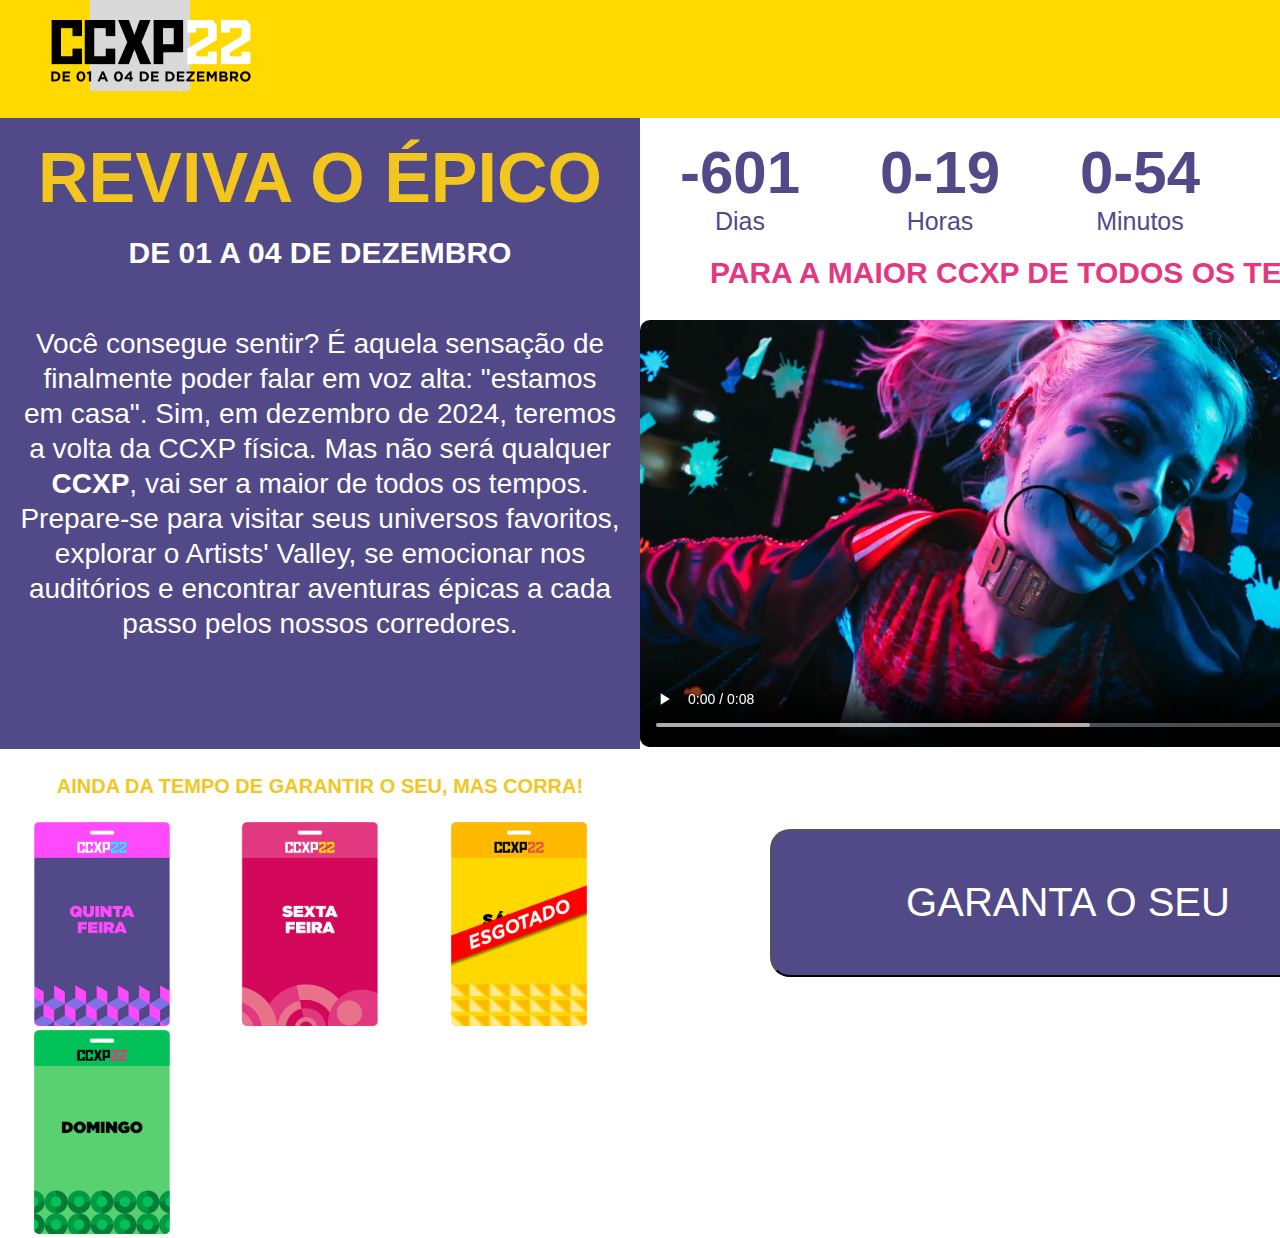
==== 12_DesafioCCXP/index.html @ a0d524b6 "Inclusao desafio LP CCXP" ====
<!DOCTYPE html>
<html lang="PT-BR">
<head>
    <meta charset="UTF-8">
    <meta http-equiv="X-UA-Compatible" content="IE=edge">
    <meta name="viewport" content="width=device-width, initial-scale=1.0">
    <link rel="stylesheet" href="style.css">
    <title>CCXP24</title>
</head>
<body>

   <!-- FAIXA TOPO -->
 <div id="faixa_topo">
    <div id="logo-topo1">
     <img src=img-logo1.svg border=0>
       </div>
   <div id="logo-topo2">
     <img src=img-logo2.svg>
       </div>
 </div>

   <!-- SECAO VIDEO -->
 <div id="secaovideo">
   <div id="secaotextovideo">
  <h1 id="txt-vd1">REVIVA O ÉPICO</h1><br>
   <h2 id="txt-vd2">DE 01 A 04 DE DEZEMBRO</h2><br><br>
  
   <p id="txt-vd3">
    Você consegue sentir? É aquela sensação de <br>
    finalmente poder falar em voz alta: "estamos <br>
    em casa". Sim, em dezembro de 2024, teremos <br>
    a volta da CCXP física. Mas não será qualquer <br>
    <b>CCXP</b>, vai ser a maior de todos os tempos. <br>
    Prepare-se para visitar seus universos favoritos, <br>
    explorar o Artists' Valley, se emocionar nos <br>
    auditórios e encontrar aventuras épicas a cada <br>
    passo pelos nossos corredores. <br><br>
   </p>
   </div>
    <div id="blocovideo">
     <div class="timer">
      <div>
        <h1 id="dia"> 00 </h1>
        <p class="subtxt"> Dias </p>
      </div>
      <div>
       <h1 id="hora"> 00 </h1>
       <p class="subtxt"> Horas </p>
     </div>
     <div>
      <h1 id="minuto"> 00 </h1>
      <p class="subtxt"> Minutos </p>
    </div>
    <div>
     <h1 id="segundo"> 00 </h1>
     <p class="subtxt"> Segundos </p>
     </div>
   </div>
     <h3 id="txt-counter">PARA A MAIOR CCXP DE TODOS OS TEMPOS</h3>
      
  <video id="video" controls loop><source src="Arlequina.mp4" type="video/mp4"></video>
  <br>
      </div>
       </div>
 </div>
 
  <!-- RODAPE -->
 <div id="rodape">
  <div>
  <h2 id="txt-rodape">AINDA DA TEMPO DE GARANTIR O SEU, MAS CORRA!</h2> <br>
   <div id="img_diasemana">
    <img src="qui.svg" class="img">
    <img src="sex.svg" class="img">
    <img src="sab.svg" class="img">
    <img src="dom.svg" class="img">
    <br>
   </div>
  </div>  
   <button> GARANTA O SEU </button>
 </div>

 <script src="index.js"></script>
</body>
</html>
---- 12_DesafioCCXP/style.css ----
*{
 margin: 0;
 font-family: Verdana, Geneva, Tahoma, sans-serif;
}

#faixa_topo{
 background-color: #FFD900;
 height: 118px;

}

#logo-topo1{
 position:relative;
 top:0px; 
 left:90px;
}

 #logo-topo2{
 position:absolute;
 top:20px;
 left:50px;
}

#secaovideo{
 display: grid;
 grid-template-columns: 50% auto;
}

#txt-vd1{
 color: #F3C61F;
 font-size: 70px;
 width: 678;

 text-align: center;
 margin-top: 20px;
}

#txt-vd2{
 color: #ffffff;
 text-align: center;
 font-size: 30px;
}

#txt-vd3{
 color: #ffffff;
 text-align: center;
 font-size: 28px;
 margin-top: 20px;
 line-height: 35px;
 
}

#secaotextovideo{
  background-color: #514988;
}

#blocovideo {
 text-align: center;
 font-size: 10px;
}

#video{
 width: 800px;
 border-radius: 10px;
 margin-top: 30px;
 
 
}

#rodape{
 display: grid;
 grid-template-columns: 50% auto;
}

#txt-rodape{
 color: #F3C61F;
 text-align: center;
 font-size: 20px;
 margin-top: 20px;
 line-height: 35px;
}

button:hover {
    background: #3d357a;
    cursor:pointer;
    color: #F3C61F;
    box-shadow: 0px 5px 15px black;
}

button{
 background: #514988;
 width: 596px;
 height: 148px;
 margin-top: 80px;
 margin-left: 130px;
 border-radius: 20px;
 opacity: 0px;
 font-size: 40px;
 color: #ffffff;
}

.timer{
 display: grid;
 grid-auto-flow: column;
 margin-top: 20px;
 font-size: 30px;
 color: #514988;
}
.subtxt{
  font-size: 25px;
}

#txt-counter{
 margin-top: 20px;
 font-size: 30px;
 color: #E33881;
 text-transform: uppercase;
}
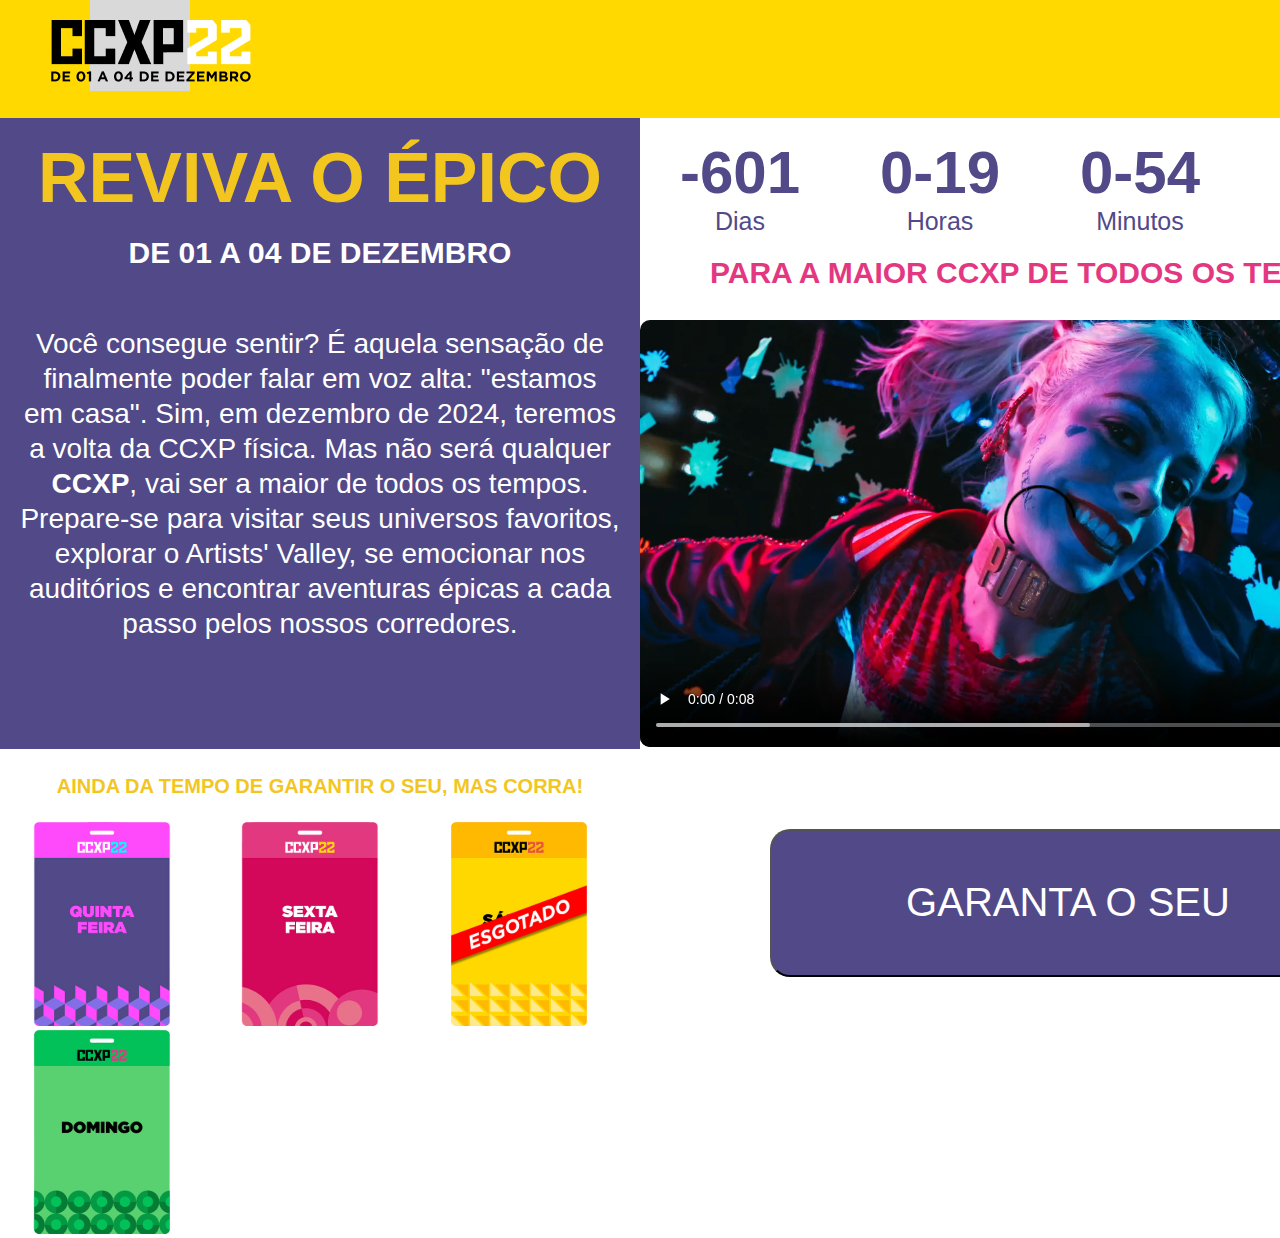
==== commit dc7b51dd: "atualizacao index" ====
--- a/12_DesafioCCXP/index.html
+++ b/12_DesafioCCXP/index.html
@@ -58,7 +58,8 @@
    </div>
      <h3 id="txt-counter">PARA A MAIOR CCXP DE TODOS OS TEMPOS</h3>
       
-  <video id="video" controls loop><source src="Arlequina.mp4" type="video/mp4"></video>
+  <video id="video" controls loop>
+   <source src="Arlequina.mp4" type="video/mp4"></video>
   <br>
       </div>
        </div>
